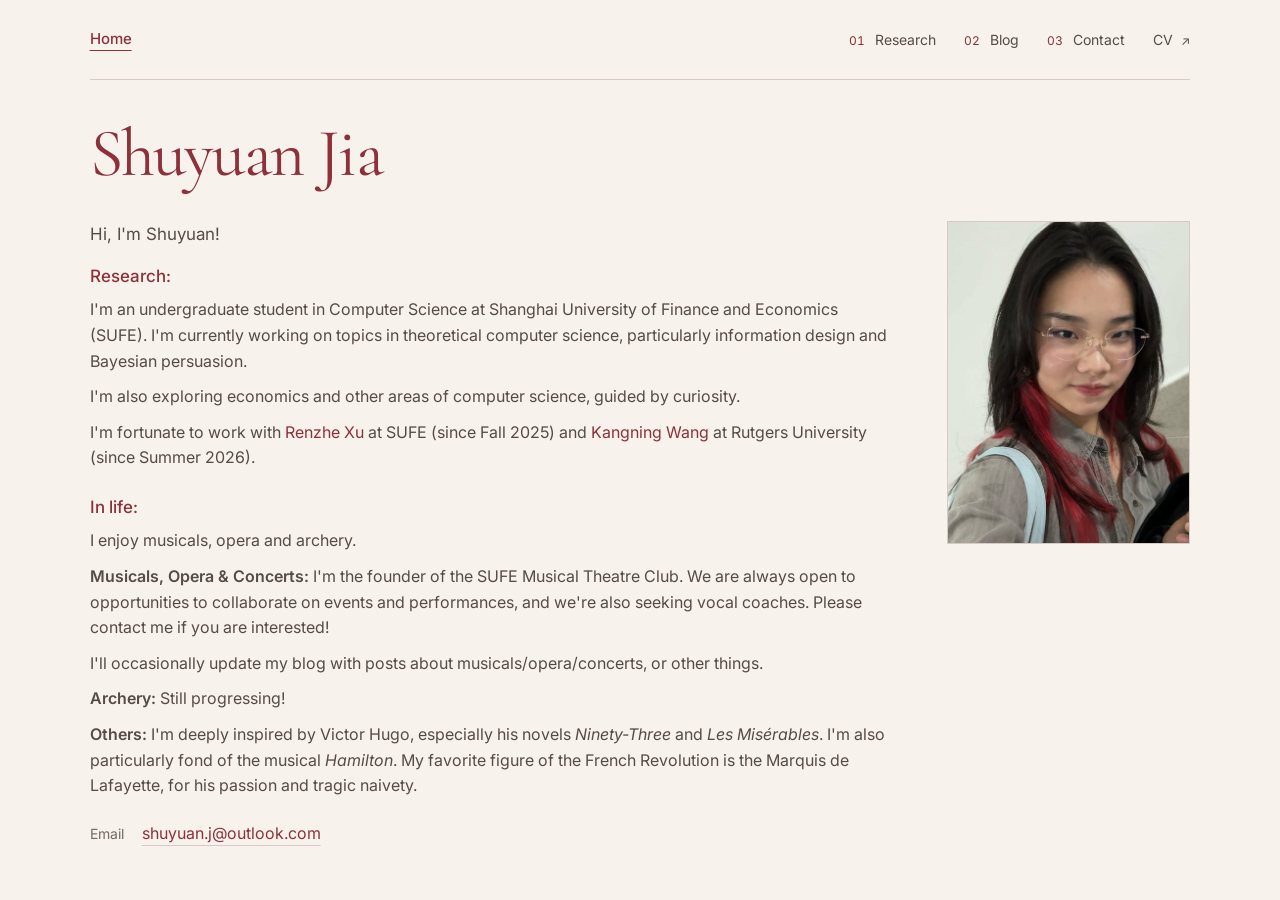
==== index.html @ 72a81ffb "Add files via upload" ====
<!doctype html>
<html lang="en">
<head>
<meta charset="utf-8"><meta name="viewport" content="width=device-width,initial-scale=1">
<title>Shuyuan Jia — Computer Science</title>
<meta name="description" content="Shuyuan Jia, undergraduate in Computer Science at Shanghai University of Finance and Economics. Interests in theoretical computer science, information design and Bayesian persuasion.">
<link rel="preconnect" href="https://fonts.googleapis.com"><link rel="preconnect" href="https://fonts.gstatic.com" crossorigin>
<link href="https://fonts.googleapis.com/css2?family=Cormorant+Garamond:ital,wght@0,400;0,500;0,600;1,400;1,500&family=Inter:wght@400;450;500;600&display=swap" rel="stylesheet">
<link rel="stylesheet" href="styles.css"><script src="profile.js" defer></script>
</head>
<body class="home">
<a class="skip" href="#main">Skip to content</a>
<div class="page">
<header><a class="home-link" href="index.html" aria-current="page">Home</a><nav aria-label="Main navigation"><a href="research.html"><span class="nav-number" aria-hidden="true">01</span> Research</a><a href="blog.html"><span class="nav-number" aria-hidden="true">02</span> Blog</a><a href="contact.html"><span class="nav-number" aria-hidden="true">03</span> Contact</a><span class="nav-cv" data-cv-link aria-disabled="true">CV <span aria-hidden="true">↗</span></span></nav></header>
<main id="main">
<section class="hero" id="about" aria-labelledby="name">
<div class="hero-copy"><div class="hero-heading"><h1 id="name">Shuyuan <span>Jia</span></h1></div><div class="biography"><p class="bio-greeting" data-field="greeting">Hi, I'm Shuyuan!</p><div data-field="biography"><section><h2>Research:</h2><p>I&#x27;m an undergraduate student in Computer Science at Shanghai University of Finance and Economics (SUFE). I&#x27;m currently working on topics in theoretical computer science, particularly information design and Bayesian persuasion.</p><p>I&#x27;m also exploring economics and other areas of computer science, guided by curiosity.</p><p>I&#x27;m fortunate to work with <a href="https://windxrz.github.io/">Renzhe Xu</a> at SUFE (since Fall 2025) and <a href="https://people.cs.rutgers.edu/~kn.w/">Kangning Wang</a> at Rutgers University (since Summer 2026).</p></section><section><h2>In life:</h2><p>I enjoy musicals, opera and archery.</p><p><strong>Musicals, Opera &amp; Concerts: </strong>I&#x27;m the founder of the SUFE Musical Theatre Club. We are always open to opportunities to collaborate on events and performances, and we&#x27;re also seeking vocal coaches. Please contact me if you are interested!</p><p>I&#x27;ll occasionally update my blog with posts about musicals/opera/concerts, or other things.</p><p><strong>Archery: </strong>Still progressing!</p><p><strong>Others: </strong>I&#x27;m deeply inspired by Victor Hugo, especially his novels <em>Ninety-Three</em> and <em>Les Misérables</em>. I&#x27;m also particularly fond of the musical <em>Hamilton</em>. My favorite figure of the French Revolution is the Marquis de Lafayette, for his passion and tragic naivety.</p></section></div></div><p class="bio-contact"><span class="bio-contact-label">Email</span><span id="home-email"><a href="mailto:shuyuan.j@outlook.com">shuyuan.j@outlook.com</a></span></p></div>
<figure class="portrait"><div class="portrait-mat" id="portrait-container"><img src="assets/portrait.jpg" alt="Shuyuan Jia" width="1964" height="2618" decoding="async" fetchpriority="high"></div></figure>

</section>



</main>
</div>
</body></html>
---- styles.css ----
:root{--paper:#f7f2eb;--garnet:#8e313b;--ink:#554b49;--muted:#766a64;--line:#d8c9c2;--serif:'Cormorant Garamond',Georgia,serif;--sans:'Inter',Arial,sans-serif}*{box-sizing:border-box}html{scroll-behavior:smooth;scroll-padding-top:32px}body{margin:0;background:var(--paper);color:var(--ink);font:16px/1.65 var(--sans);-webkit-font-smoothing:antialiased}a{color:var(--garnet);text-decoration:none;text-underline-offset:6px;transition:color .18s}a:hover{text-decoration:underline;color:#64212a}a:focus-visible{outline:2px solid var(--garnet);outline-offset:6px}p,h1,h2,h3,h4,figure{margin:0}button,a{-webkit-tap-highlight-color:transparent}.page{max-width:1440px;margin:auto;padding:0 7%}header{min-height:114px;padding:20px 0;border-bottom:1px solid var(--line);display:flex;align-items:center;justify-content:space-between;gap:32px}nav{display:flex;flex-wrap:wrap;justify-content:flex-end;gap:8px 28px}nav a{font-size:14px;color:var(--ink);padding:10px 0;white-space:nowrap}nav a span{font-size:12px;margin-left:4px}.hero{padding-top:70px;display:grid;grid-template-columns:1.35fr 1fr;column-gap:8%;position:relative}.eyebrow{font-size:11px;letter-spacing:2px;display:flex;align-items:center;gap:13px;color:var(--muted);margin:5px 0 23px}.tiny-rule{width:27px;height:1px;background:var(--garnet)}h1{font-family:var(--serif);font-size:clamp(46px,5.3vw,74px);font-weight:400;line-height:1.1;letter-spacing:-1.6px;white-space:nowrap;color:var(--garnet)}h1>span{display:inline;margin-left:0}.identity{margin-top:31px;font-size:15px;line-height:1.8}.identity p:first-child{font-weight:500}.identity p:last-child{font-size:14px;color:var(--muted)}.intro{max-width:460px;margin-top:23px;font-size:17px;line-height:1.75}.portrait{margin-top:54px;max-width:350px;width:100%;justify-self:end}.portrait-mat{padding:13px;border:1px solid var(--line);aspect-ratio: .82}.portrait-placeholder{height:100%;background:#e8ded5;display:flex;align-items:center;justify-content:center;position:relative;overflow:hidden}.portrait-initials{font:italic 110px var(--serif);color:#ad9285;letter-spacing:-9px;margin-top:-15px}.placeholder-label{position:absolute;bottom:26px;left:0;right:0;text-align:center;letter-spacing:2px;font-size:10px;color:#715f56}.portrait img{width:100%;height:100%;object-fit:cover;display:block}figcaption{display:flex;justify-content:space-between;font-size:10px;color:var(--muted);margin-top:13px;letter-spacing:.25px}.hero-bottom{grid-column:1/-1;display:flex;justify-content:space-between;margin-top:66px;padding:22px 0 27px;font-size:10px;letter-spacing:1.4px;color:var(--muted)}.hero-bottom a{color:var(--muted)}.hero-bottom a span{margin-left:20px;font-size:17px}.section{display:grid;grid-template-columns:1fr;gap:28px;border-top:1px solid var(--line);padding:65px 0 70px}h2{font:500 40px/1.2 var(--serif);letter-spacing:-.6px;color:var(--garnet)}h2 em{font-weight:400}.section-heading{display:grid;grid-template-columns:1fr;gap:20px}.section-heading>p{font-size:17px;line-height:1.75;max-width:65ch}.interest-list{display:flex;flex-wrap:wrap;gap:8px 24px;margin-top:33px;font-size:15px;color:var(--garnet)}.interest-list span{border-bottom:1px solid var(--line);padding-bottom:7px}.work-heading{display:flex;justify-content:space-between;align-items:center;gap:16px;margin-top:49px;padding-bottom:16px;border-bottom:1px solid var(--line)}h3{font:500 25px var(--serif);color:var(--ink)}.work-heading>span,.status{font-size:12px;letter-spacing:.5px;color:var(--muted)}.empty-work{display:flex;gap:23px;align-items:start;padding:26px 0 0}.work-index{font:22px var(--serif);color:var(--muted)}h4{font:400 25px/1.3 var(--serif);color:var(--ink)}.empty-work p{font-size:16px;color:var(--muted);margin-top:7px}.status{margin-left:auto;white-space:nowrap;padding-top:9px}.beyond{padding-top:59px;padding-bottom:64px}.beyond-content{display:grid;grid-template-columns:1.2fr 1fr;gap:60px}.beyond h2{font-size:40px}.beyond p{font-size:17px;max-width:60ch;margin-top:22px}.arts-list{padding-top:11px;display:flex;flex-direction:column;justify-content:center}.arts-list>span{padding:12px 0;border-bottom:1px solid var(--line);font:24px var(--serif);color:var(--ink)}.arts-list>span:last-child{border-bottom:0}.arts-list i{display:inline-block;width:40px;font-size:16px;color:var(--garnet)}.contact{padding-top:54px;padding-bottom:58px}.contact h2{font-size:40px}.contact-links{display:flex;gap:110px;margin-top:30px}.detail-label{font-size:13px;letter-spacing:1.2px;color:var(--muted)}.contact-links p{font-size:17px;margin-top:5px}.pending{color:var(--muted)}footer{border-top:1px solid var(--line);display:flex;justify-content:space-between;padding:24px 0 30px;gap:20px;font-size:11px;color:var(--muted)}footer a{color:var(--muted)}.skip{position:fixed;top:-80px;left:20px;background:var(--paper);padding:12px;z-index:10}.skip:focus{top:12px}.work-links{display:flex;gap:20px;font-size:15px;margin-top:12px}
@media(min-width:1440px){.page{padding:0 100px}}@media(max-width:1000px){.page{padding:0 6%}.hero{column-gap:6%;grid-template-columns:1.25fr 1fr}h1{font-size:clamp(40px,5.3vw,58px)}.portrait{margin-top:70px}.section{grid-template-columns:1fr;gap:26px}.section-heading{gap:25px}h2{font-size:38px}.status{display:none}.contact h2{font-size:38px}.beyond-content{gap:30px}.contact-links{gap:60px}}@media(max-width:700px){.page{padding:0 7%}header{height:auto;min-height:108px;align-items:start;flex-direction:column;gap:7px;justify-content:center;padding:18px 0}nav{gap:0 24px;width:100%;justify-content:flex-start}nav a{font-size:14px;padding:10px 0}.hero{padding-top:40px;grid-template-columns:1fr}.eyebrow{font-size:10px;margin-bottom:25px}h1{font-size:clamp(36px,9.5vw,56px);letter-spacing:-1px}h1>span{margin-left:0}.identity{margin-top:28px;font-size:15px}.identity p:last-child{font-size:13px;max-width:310px}.intro{font-size:16px;max-width:470px;margin-top:20px}.portrait{width:72%;max-width:300px;margin-top:32px;margin-right:5px}.portrait-mat{aspect-ratio:.9}.portrait-initials{font-size:90px}.hero-bottom{margin-top:32px;padding:22px 0;font-size:8px;letter-spacing:.7px}.hero-bottom>span{max-width:140px}.hero-bottom a{align-self:center}.hero-bottom a span{margin-left:7px}.section{grid-template-columns:1fr;gap:25px;padding:35px 0 42px}.section-heading{grid-template-columns:1fr;gap:22px}h2{font-size:34px}.section-heading>p{font-size:17px;max-width:65ch}.interest-list{margin-top:25px;font-size:15px;gap:10px 19px}.work-heading{margin-top:33px}.work-heading>span{font-size:12px;letter-spacing:0}.work-heading{flex-wrap:wrap}.empty-work{gap:15px;padding-top:22px}h4{font-size:24px}.empty-work p{font-size:16px}.beyond-content{grid-template-columns:1fr;gap:22px}.beyond h2{font-size:34px}.beyond p{font-size:17px;max-width:60ch}.arts-list{padding:0}.arts-list>span{font-size:25px}.contact h2{font-size:34px;max-width:100%}.contact-links{gap:30px;justify-content:space-between;flex-wrap:wrap}.contact-links p{font-size:17px}footer{flex-wrap:wrap;font-size:10px;gap:10px 20px}footer>span:nth-child(2){display:none}}
@media(prefers-reduced-motion:reduce){html{scroll-behavior:auto}*{transition:none!important}}

nav a[aria-current="page"]{color:var(--garnet);text-decoration:underline;text-decoration-thickness:1px}
.inner-page{min-height:65vh;padding-top:34px}.inner-page .section{border-top:0;padding-top:18px}.inner-page h1{font:500 40px/1.2 var(--serif);letter-spacing:-.6px;white-space:normal;color:var(--garnet)}
@media(max-width:700px){.inner-page{padding-top:22px}.inner-page h1{font-size:34px}}

.home-link{flex-shrink:0;font-size:15px;font-weight:500;padding:10px 0;color:var(--garnet)}
.home-link[aria-current="page"]{text-decoration:underline;text-decoration-thickness:1px;text-underline-offset:6px}

nav a .nav-number{margin:0 6px 0 0;color:var(--garnet);font-size:12px;font-variant-numeric:tabular-nums}

/* A stable left-aligned introduction with a portrait at its opening. */
.home{--home-header:80px;--home-inset:clamp(24px,4svh,40px);--portrait-width:clamp(190px,19vw,270px);--name-size:clamp(46px,5.3vw,74px);--intro-gap:30px}
.home .page{min-height:100vh;min-height:100svh;display:flex;flex-direction:column}
.home header{min-height:var(--home-header);padding:12px 0;flex-shrink:0}
.home main{flex:1;padding:var(--home-inset) 0 28px}
.home .hero{display:grid;grid-template-columns:minmax(0,1fr) var(--portrait-width);column-gap:clamp(32px,4vw,64px);align-items:start;width:100%;padding:0;position:relative}
.home .hero-copy{display:block;max-width:none;min-width:0}
.home .hero-heading{padding:0}
.home h1{font-size:var(--name-size)}
.home .biography{font-size:16px;line-height:1.6;margin:var(--intro-gap) 0 0;overflow-wrap:break-word}
.home .biography .bio-greeting{font:400 17px/1.6 var(--sans);margin:0 0 16px}
.home .biography h2{font:500 17px/1.5 var(--sans);letter-spacing:0;color:var(--garnet);margin-bottom:8px}
.home .biography p+p{margin-top:10px}
.home .biography strong{font-family:inherit;font-size:inherit;font-weight:600;color:var(--ink)}
.home .biography section+section{margin-top:24px}
.home .portrait{position:static;width:100%;max-width:none;margin:calc(var(--name-size)*1.1 + var(--intro-gap)) 0 0;align-self:start}
.home .portrait-mat{aspect-ratio:auto;padding:0;border:1px solid var(--line)}
.home .portrait img{display:block;width:100%;height:auto;object-fit:contain}
.home .portrait-initials{font-size:clamp(72px,10svh,104px);letter-spacing:-5px;margin-top:0}
.home .bio-contact{display:flex;align-items:baseline;flex-wrap:wrap;gap:8px 18px;margin-top:22px;padding:0;border:0;font-size:16px;line-height:1.6}
.home .bio-contact-label{font-size:14px;color:var(--muted)}
.home .bio-contact a{overflow-wrap:anywhere;text-decoration:underline;text-decoration-color:var(--line);text-decoration-thickness:1px}
.home .bio-contact a:hover{text-decoration-color:currentColor}
@media(min-width:701px) and (max-height:700px){
 .home{--home-header:68px;--home-inset:20px;--portrait-width:190px;--intro-gap:28px}
 .home header{padding:8px 0}
 .home .biography{line-height:1.5}
}
@media(min-width:701px) and (max-width:1000px){.home{--portrait-width:180px;--name-size:clamp(40px,5.3vw,58px)}}
@media(max-width:700px){
 .home{--name-size:clamp(36px,9.5vw,56px);--intro-gap:28px}
 .home header{min-height:0;padding:16px 0;gap:4px}
 .home main{padding:24px 0}
 .home .hero{grid-template-columns:1fr}
 .home .portrait{width:190px;max-width:60%;margin:28px 0 0 auto}
}

/* Research keeps its heading and quiet marginal note apart from the work list. */
.research-page .research-masthead{display:grid;grid-template-columns:minmax(0,1fr) auto;align-items:baseline;gap:20px 48px}
.research-page .research-note{max-width:30ch;color:var(--muted);font-size:14px;font-style:italic;font-weight:400;line-height:1.6}
.research-page .research-works{margin-top:32px}
.research-page .research-work{padding:0 0 28px;max-width:78ch;overflow-wrap:break-word}
.research-page .research-work+.research-work{padding-top:28px;border-top:1px solid var(--line)}
.research-page .research-work h2{font:600 18px/1.45 var(--sans);letter-spacing:0;color:var(--garnet)}
.research-page .research-authors{font:400 16px/1.7 var(--sans);margin-top:6px;color:var(--ink)}
.research-page .research-venue{font:400 14px/1.7 var(--sans);margin-top:6px;color:var(--muted)}
@media(max-width:600px){
 .research-page .research-masthead{grid-template-columns:minmax(0,1fr);gap:14px}
 .research-page .research-note{justify-self:end;text-align:right}
 .research-page .research-works{margin-top:28px}
}

nav .nav-cv{display:inline-block;align-self:center;font:400 14px/1.65 var(--sans);color:var(--ink);padding:10px 0;white-space:nowrap}
nav .nav-cv>span{font-size:12px;margin-left:4px}

.research-page .research-video{margin-top:10px;font:400 15px/1.7 var(--sans)}
.research-page .presentation-link{display:inline-flex;align-items:center;gap:7px;color:var(--garnet)}
.research-page .video-play{display:inline-flex;align-items:center;justify-content:center;flex:none;box-sizing:border-box;width:14px;height:14px;border:1px solid currentColor;border-radius:50%;font:400 7px/1 var(--sans);padding-left:1px}

.research-page .presentation-link:hover,.research-page .presentation-link:focus-visible{text-decoration:none}
.research-page .presentation-link:hover .video-label,.research-page .presentation-link:focus-visible .video-label{text-decoration:underline}

.research-page .author-order-note{font-size:12px;font-weight:400;font-style:italic;color:var(--muted);white-space:nowrap}
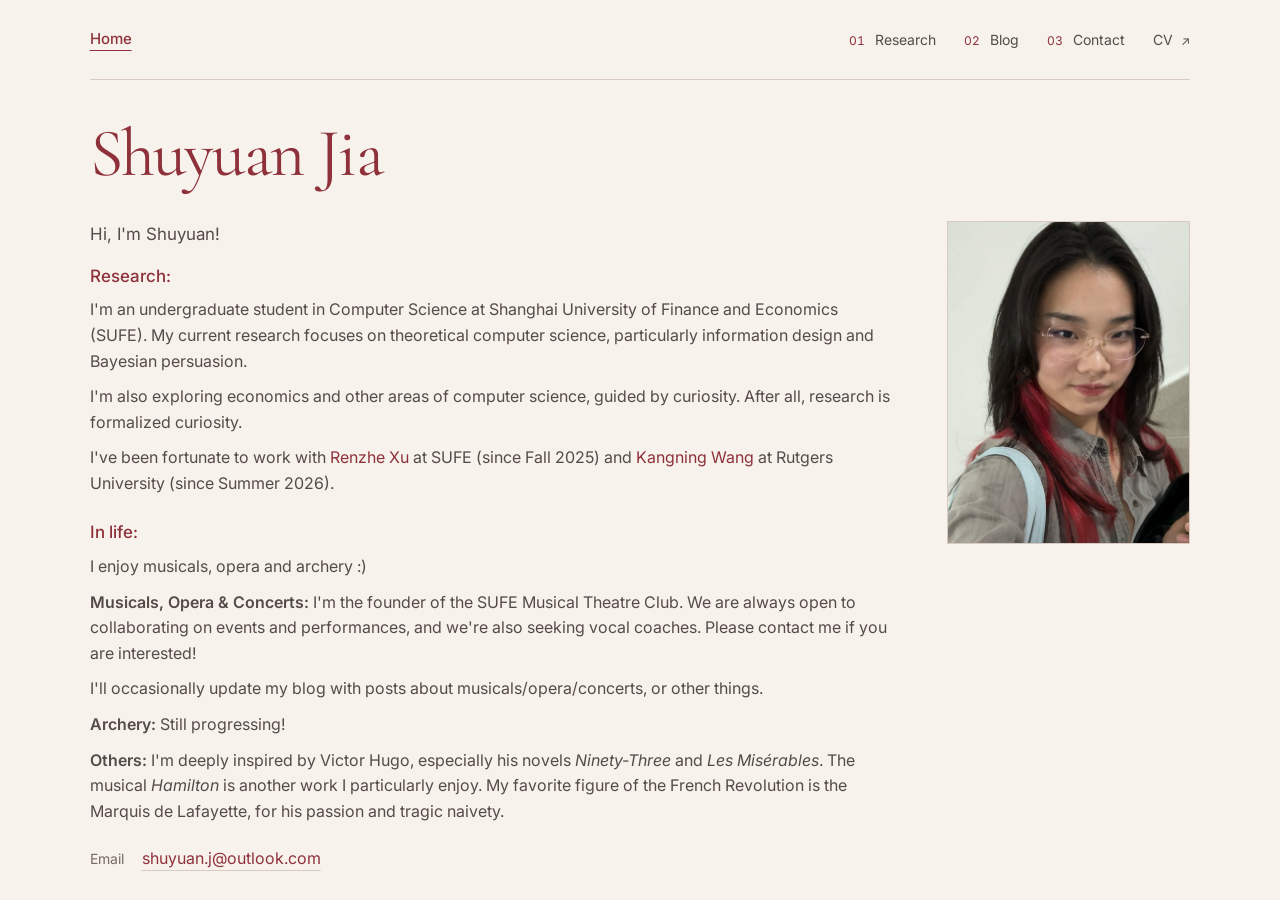
==== commit 14f46988: "Add files via upload" ====
--- a/index.html
+++ b/index.html
@@ -6,16 +6,16 @@
 <meta name="description" content="Shuyuan Jia, undergraduate in Computer Science at Shanghai University of Finance and Economics. Interests in theoretical computer science, information design and Bayesian persuasion.">
 <link rel="preconnect" href="https://fonts.googleapis.com"><link rel="preconnect" href="https://fonts.gstatic.com" crossorigin>
 <link href="https://fonts.googleapis.com/css2?family=Cormorant+Garamond:ital,wght@0,400;0,500;0,600;1,400;1,500&family=Inter:wght@400;450;500;600&display=swap" rel="stylesheet">
-<link rel="stylesheet" href="styles.css"><script src="profile.js" defer></script>
+<link rel="stylesheet" href="/styles.css"><script src="/profile.js" defer></script>
 </head>
 <body class="home">
 <a class="skip" href="#main">Skip to content</a>
 <div class="page">
-<header><a class="home-link" href="index.html" aria-current="page">Home</a><nav aria-label="Main navigation"><a href="research.html"><span class="nav-number" aria-hidden="true">01</span> Research</a><a href="blog.html"><span class="nav-number" aria-hidden="true">02</span> Blog</a><a href="contact.html"><span class="nav-number" aria-hidden="true">03</span> Contact</a><span class="nav-cv" data-cv-link aria-disabled="true">CV <span aria-hidden="true">↗</span></span></nav></header>
+<header><a class="home-link" href="/" aria-current="page">Home</a><nav aria-label="Main navigation"><a href="/research/"><span class="nav-number" aria-hidden="true">01</span> Research</a><a href="/blog/"><span class="nav-number" aria-hidden="true">02</span> Blog</a><a href="/contact/"><span class="nav-number" aria-hidden="true">03</span> Contact</a><span class="nav-cv" data-cv-link aria-disabled="true">CV <span aria-hidden="true">↗</span></span></nav></header>
 <main id="main">
 <section class="hero" id="about" aria-labelledby="name">
-<div class="hero-copy"><div class="hero-heading"><h1 id="name">Shuyuan <span>Jia</span></h1></div><div class="biography"><p class="bio-greeting" data-field="greeting">Hi, I'm Shuyuan!</p><div data-field="biography"><section><h2>Research:</h2><p>I&#x27;m an undergraduate student in Computer Science at Shanghai University of Finance and Economics (SUFE). I&#x27;m currently working on topics in theoretical computer science, particularly information design and Bayesian persuasion.</p><p>I&#x27;m also exploring economics and other areas of computer science, guided by curiosity.</p><p>I&#x27;m fortunate to work with <a href="https://windxrz.github.io/">Renzhe Xu</a> at SUFE (since Fall 2025) and <a href="https://people.cs.rutgers.edu/~kn.w/">Kangning Wang</a> at Rutgers University (since Summer 2026).</p></section><section><h2>In life:</h2><p>I enjoy musicals, opera and archery.</p><p><strong>Musicals, Opera &amp; Concerts: </strong>I&#x27;m the founder of the SUFE Musical Theatre Club. We are always open to opportunities to collaborate on events and performances, and we&#x27;re also seeking vocal coaches. Please contact me if you are interested!</p><p>I&#x27;ll occasionally update my blog with posts about musicals/opera/concerts, or other things.</p><p><strong>Archery: </strong>Still progressing!</p><p><strong>Others: </strong>I&#x27;m deeply inspired by Victor Hugo, especially his novels <em>Ninety-Three</em> and <em>Les Misérables</em>. I&#x27;m also particularly fond of the musical <em>Hamilton</em>. My favorite figure of the French Revolution is the Marquis de Lafayette, for his passion and tragic naivety.</p></section></div></div><p class="bio-contact"><span class="bio-contact-label">Email</span><span id="home-email"><a href="mailto:shuyuan.j@outlook.com">shuyuan.j@outlook.com</a></span></p></div>
-<figure class="portrait"><div class="portrait-mat" id="portrait-container"><img src="assets/portrait.jpg" alt="Shuyuan Jia" width="1964" height="2618" decoding="async" fetchpriority="high"></div></figure>
+<div class="hero-copy"><div class="hero-heading"><h1 id="name">Shuyuan <span>Jia</span></h1></div><div class="biography"><p class="bio-greeting" data-field="greeting">Hi, I'm Shuyuan!</p><div data-field="biography"><section><h2>Research:</h2><p>I&#x27;m an undergraduate student in Computer Science at Shanghai University of Finance and Economics (SUFE). My current research focuses on theoretical computer science, particularly information design and Bayesian persuasion.</p><p>I&#x27;m also exploring economics and other areas of computer science, guided by curiosity. After all, research is formalized curiosity.</p><p>I&#x27;ve been fortunate to work with <a href="https://windxrz.github.io/">Renzhe Xu</a> at SUFE (since Fall 2025) and <a href="https://people.cs.rutgers.edu/~kn.w/">Kangning Wang</a> at Rutgers University (since Summer 2026).</p></section><section><h2>In life:</h2><p>I enjoy musicals, opera and archery :)</p><p><strong>Musicals, Opera &amp; Concerts: </strong>I&#x27;m the founder of the SUFE Musical Theatre Club. We are always open to collaborating on events and performances, and we&#x27;re also seeking vocal coaches. Please contact me if you are interested!</p><p>I&#x27;ll occasionally update my blog with posts about musicals/opera/concerts, or other things.</p><p><strong>Archery: </strong>Still progressing!</p><p><strong>Others: </strong>I&#x27;m deeply inspired by Victor Hugo, especially his novels <em>Ninety-Three</em> and <em>Les Misérables</em>. The musical <em>Hamilton</em> is another work I particularly enjoy. My favorite figure of the French Revolution is the Marquis de Lafayette, for his passion and tragic naivety.</p></section></div></div><p class="bio-contact"><span class="bio-contact-label">Email</span><span id="home-email"><a href="mailto:shuyuan.j@outlook.com">shuyuan.j@outlook.com</a></span></p></div>
+<figure class="portrait"><div class="portrait-mat" id="portrait-container"><img src="/assets/portrait.jpg" alt="Shuyuan Jia" width="1964" height="2618" decoding="async" fetchpriority="high"></div></figure>
 
 </section>
 
--- a/styles.css
+++ b/styles.css
@@ -52,11 +52,11 @@
 .research-page .research-masthead{display:grid;grid-template-columns:minmax(0,1fr) auto;align-items:baseline;gap:20px 48px}
 .research-page .research-note{max-width:30ch;color:var(--muted);font-size:14px;font-style:italic;font-weight:400;line-height:1.6}
 .research-page .research-works{margin-top:32px}
-.research-page .research-work{padding:0 0 28px;max-width:78ch;overflow-wrap:break-word}
+.research-page .research-work{display:grid;row-gap:6px;padding:0 0 28px;max-width:78ch;overflow-wrap:break-word}
 .research-page .research-work+.research-work{padding-top:28px;border-top:1px solid var(--line)}
 .research-page .research-work h2{font:600 18px/1.45 var(--sans);letter-spacing:0;color:var(--garnet)}
-.research-page .research-authors{font:400 16px/1.7 var(--sans);margin-top:6px;color:var(--ink)}
-.research-page .research-venue{font:400 14px/1.7 var(--sans);margin-top:6px;color:var(--muted)}
+.research-page .research-authors{font:400 16px/1.7 var(--sans);color:var(--ink)}
+.research-page .research-venue{font:400 14px/1.4 var(--sans);color:var(--muted)}
 @media(max-width:600px){
  .research-page .research-masthead{grid-template-columns:minmax(0,1fr);gap:14px}
  .research-page .research-note{justify-self:end;text-align:right}
@@ -66,7 +66,7 @@
 nav .nav-cv{display:inline-block;align-self:center;font:400 14px/1.65 var(--sans);color:var(--ink);padding:10px 0;white-space:nowrap}
 nav .nav-cv>span{font-size:12px;margin-left:4px}
 
-.research-page .research-video{margin-top:10px;font:400 15px/1.7 var(--sans)}
+.research-page .research-video{display:flex;font:400 15px/1.4 var(--sans)}
 .research-page .presentation-link{display:inline-flex;align-items:center;gap:7px;color:var(--garnet)}
 .research-page .video-play{display:inline-flex;align-items:center;justify-content:center;flex:none;box-sizing:border-box;width:14px;height:14px;border:1px solid currentColor;border-radius:50%;font:400 7px/1 var(--sans);padding-left:1px}
 
@@ -74,3 +74,7 @@
 .research-page .presentation-link:hover .video-label,.research-page .presentation-link:focus-visible .video-label{text-decoration:underline}
 
 .research-page .author-order-note{font-size:12px;font-weight:400;font-style:italic;color:var(--muted);white-space:nowrap}
+
+/* The paper owns its hierarchy; metadata rows share one compact rhythm. */
+.research-page .paper-details{display:grid;row-gap:2px;min-width:0}
+.research-page .paper-details>p{margin:0}
